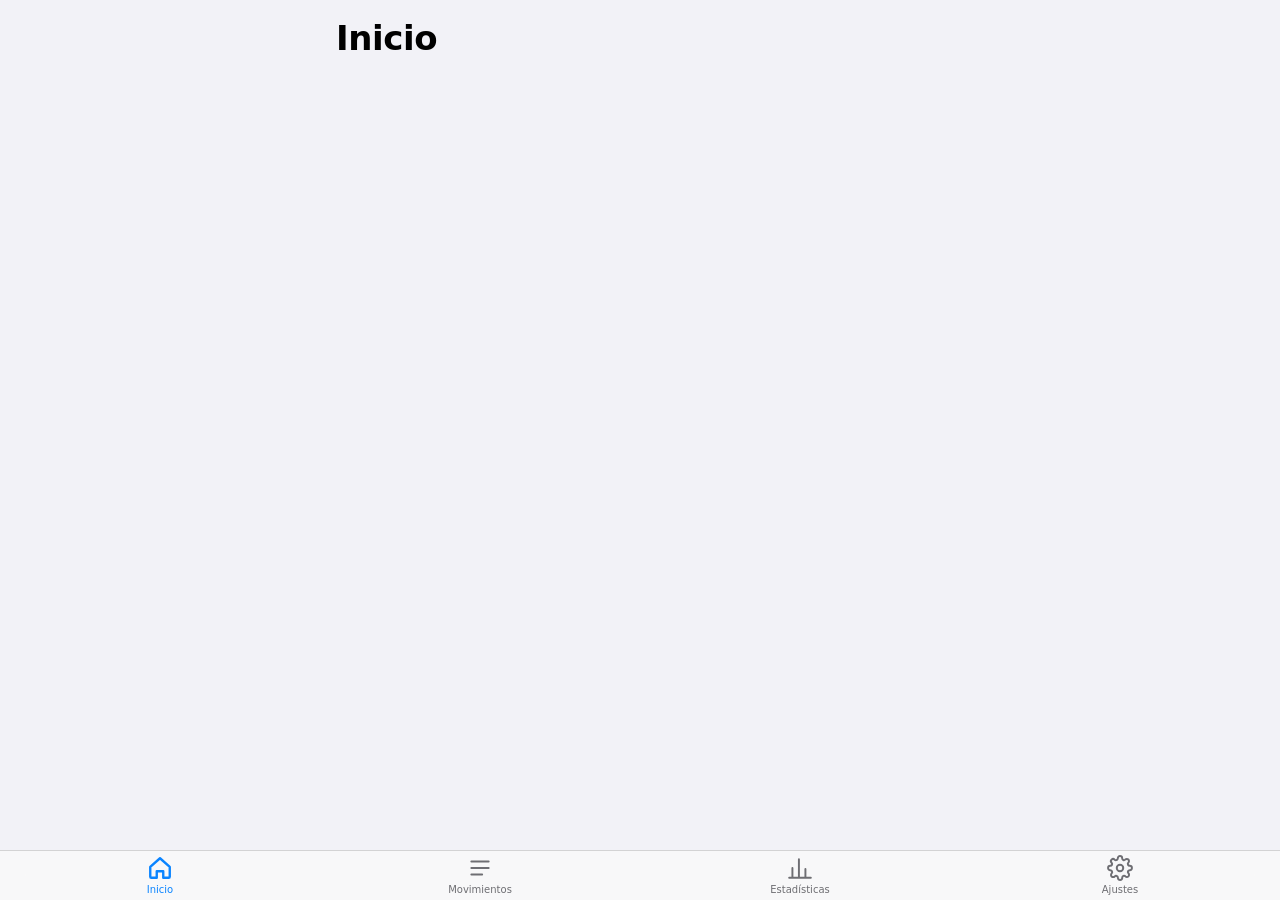
==== index.html @ bb684ca2 "feat: esqueleto de la app con tab bar, estilos iOS y helpers de UI Co-Authored-By: Claude Fable 5.1 " ====
<!doctype html>
<html lang="es">
<head>
<meta charset="utf-8">
<meta name="viewport" content="width=device-width, initial-scale=1, viewport-fit=cover, maximum-scale=1">
<title>Finanzas</title>
<meta name="theme-color" content="#f2f2f7" media="(prefers-color-scheme: light)">
<meta name="theme-color" content="#000000" media="(prefers-color-scheme: dark)">
<meta name="apple-mobile-web-app-capable" content="yes">
<meta name="apple-mobile-web-app-status-bar-style" content="default">
<meta name="apple-mobile-web-app-title" content="Finanzas">
<link rel="manifest" href="./manifest.webmanifest">
<link rel="apple-touch-icon" href="./icons/apple-touch-icon.png">
<link rel="stylesheet" href="./css/base.css">
<link rel="stylesheet" href="./css/components.css">
</head>
<body>
<main id="view"></main>
<nav class="tabbar" aria-label="Pestañas">
  <a href="#home" data-tab="home">
    <svg viewBox="0 0 24 24"><path d="M3 11l9-8 9 8v9a1 1 0 0 1-1 1h-5v-6H9v6H4a1 1 0 0 1-1-1z"/></svg>
    <span>Inicio</span>
  </a>
  <a href="#transactions" data-tab="transactions">
    <svg viewBox="0 0 24 24"><path d="M4 6h16M4 12h16M4 18h10"/></svg>
    <span>Movimientos</span>
  </a>
  <a href="#stats" data-tab="stats">
    <svg viewBox="0 0 24 24"><path d="M5 20V12M11 20V4M17 20v-7M2 21h20"/></svg>
    <span>Estadísticas</span>
  </a>
  <a href="#settings" data-tab="settings">
    <svg viewBox="0 0 24 24"><circle cx="12" cy="12" r="3"/><path d="M19.4 15a1.65 1.65 0 0 0 .33 1.82l.06.06a2 2 0 1 1-2.83 2.83l-.06-.06a1.65 1.65 0 0 0-1.82-.33 1.65 1.65 0 0 0-1 1.51V21a2 2 0 1 1-4 0v-.09A1.65 1.65 0 0 0 9 19.4a1.65 1.65 0 0 0-1.82.33l-.06.06a2 2 0 1 1-2.83-2.83l.06-.06A1.65 1.65 0 0 0 4.6 15a1.65 1.65 0 0 0-1.51-1H3a2 2 0 1 1 0-4h.09A1.65 1.65 0 0 0 4.6 9a1.65 1.65 0 0 0-.33-1.82l-.06-.06a2 2 0 1 1 2.83-2.83l.06.06A1.65 1.65 0 0 0 9 4.6a1.65 1.65 0 0 0 1-1.51V3a2 2 0 1 1 4 0v.09a1.65 1.65 0 0 0 1 1.51 1.65 1.65 0 0 0 1.82-.33l.06-.06a2 2 0 1 1 2.83 2.83l-.06.06A1.65 1.65 0 0 0 19.4 9a1.65 1.65 0 0 0 1.51 1H21a2 2 0 1 1 0 4h-.09a1.65 1.65 0 0 0-1.51 1z"/></svg>
    <span>Ajustes</span>
  </a>
</nav>
<script type="module" src="./js/app.js"></script>
</body>
</html>
---- css/base.css ----
:root {
  color-scheme: light dark;
  --bg: #f2f2f7;
  --card: #ffffff;
  --card-2: #f2f2f7;
  --text: #000000;
  --text-2: #6e6e73;
  --text-3: #aeaeb2;
  --sep: rgba(60, 60, 67, 0.2);
  --accent: #0a84ff;
  --red: #ff3b30;
  --green: #34c759;
  --orange: #ff9500;
  --tab-bg: rgba(249, 249, 249, 0.92);
  --overlay: rgba(0, 0, 0, 0.35);
  --radius: 16px;
  --radius-sm: 10px;
  --tab-h: 50px;
  --font: -apple-system, BlinkMacSystemFont, "SF Pro Text", "Segoe UI", system-ui, sans-serif;
}
@media (prefers-color-scheme: dark) {
  :root {
    --bg: #000000;
    --card: #1c1c1e;
    --card-2: #2c2c2e;
    --text: #ffffff;
    --text-2: #98989f;
    --text-3: #636366;
    --sep: rgba(84, 84, 88, 0.55);
    --tab-bg: rgba(22, 22, 23, 0.92);
    --overlay: rgba(0, 0, 0, 0.6);
  }
}

* { box-sizing: border-box; }
html, body { margin: 0; padding: 0; }
body {
  background: var(--bg);
  color: var(--text);
  font-family: var(--font);
  font-size: 17px;
  line-height: 1.3;
  -webkit-font-smoothing: antialiased;
  -webkit-tap-highlight-color: transparent;
  overscroll-behavior-y: none;
}
body.no-scroll { overflow: hidden; }
button, input, select { font: inherit; color: inherit; }
button { background: none; border: 0; padding: 0; cursor: pointer; }
a { color: inherit; text-decoration: none; }
h1, h2, h3 { margin: 0; }

#view {
  padding: calc(env(safe-area-inset-top) + 8px) 16px calc(var(--tab-h) + env(safe-area-inset-bottom) + 24px);
  max-width: 640px;
  margin: 0 auto;
  min-height: 100vh;
}

.page-header { padding: 8px 0 12px; }
.page-header h1 { font-size: 34px; font-weight: 700; letter-spacing: -0.4px; }
.section-title {
  font-size: 13px; font-weight: 600; text-transform: uppercase; letter-spacing: 0.4px;
  color: var(--text-2); margin: 20px 4px 8px;
}
.muted { color: var(--text-2); }
.small { font-size: 13px; }
.pos { color: var(--green); }
.neg { color: var(--red); }
.bold { font-weight: 600; }
.num { font-variant-numeric: tabular-nums; }
---- css/components.css ----
/* Cards and lists */
.card { background: var(--card); border-radius: var(--radius); padding: 14px 16px; margin-bottom: 12px; }
.card-title { font-size: 15px; font-weight: 600; color: var(--text-2); margin-bottom: 10px; }
.list { padding: 0; overflow: hidden; }
.row { display: flex; align-items: center; gap: 12px; padding: 12px 16px; min-height: 60px; background: var(--card); position: relative; }
.row + .row::before, .swipe + .swipe .row::before {
  content: ""; position: absolute; left: 64px; right: 0; top: 0; height: 1px; background: var(--sep);
}
.row-main { flex: 1; min-width: 0; }
.row-title { font-size: 17px; white-space: nowrap; overflow: hidden; text-overflow: ellipsis; }
.row-sub { font-size: 13px; color: var(--text-2); white-space: nowrap; overflow: hidden; text-overflow: ellipsis; }
.row-amount { font-variant-numeric: tabular-nums; font-weight: 500; white-space: nowrap; }
.row.tappable:active { background: var(--card-2); }
.chevron { color: var(--text-3); font-size: 20px; }
.badge { display: inline-block; font-size: 11px; font-weight: 600; padding: 1px 6px; border-radius: 6px; background: var(--card-2); color: var(--text-2); margin-left: 6px; vertical-align: middle; }
.bubble { display: inline-flex; align-items: center; justify-content: center; border-radius: 50%; color: #fff; flex: none; line-height: 1; }
.group-header { font-size: 13px; font-weight: 600; color: var(--text-2); margin: 16px 4px 6px; }
.empty { text-align: center; color: var(--text-2); padding: 40px 16px; }

/* Hero */
.hero { text-align: center; padding: 8px 0 20px; }
.hero-label { font-size: 15px; color: var(--text-2); }
.hero-value { font-size: 40px; font-weight: 700; letter-spacing: -0.8px; font-variant-numeric: tabular-nums; }

/* Rings */
.rings-row { display: flex; justify-content: space-around; gap: 8px; }
.ring-stat { text-align: center; flex: 1; }
.ring-value { font-size: 14px; font-weight: 600; margin-top: 6px; font-variant-numeric: tabular-nums; }
.ring-label { font-size: 12px; color: var(--text-2); }
.ring circle { transition: stroke-dasharray 0.6s ease; }

/* Month picker */
.month-picker { display: flex; align-items: center; justify-content: space-between; margin: 4px 0 12px; }
.month-label { font-size: 17px; font-weight: 600; }
.btn-icon { width: 40px; height: 40px; border-radius: 50%; background: var(--card); color: var(--accent); font-size: 24px; display: inline-flex; align-items: center; justify-content: center; }

/* Buttons */
.btn-text { color: var(--accent); font-size: 17px; padding: 8px 4px; }
.btn-primary { display: block; width: 100%; padding: 14px; border-radius: var(--radius-sm); background: var(--accent); color: #fff; font-weight: 600; text-align: center; }
.btn-secondary { display: block; width: 100%; padding: 14px; border-radius: var(--radius-sm); background: var(--card); color: var(--accent); font-weight: 600; text-align: center; }
.btn-danger { display: block; width: 100%; padding: 14px; border-radius: var(--radius-sm); background: var(--card); color: var(--red); font-weight: 600; text-align: center; margin-top: 20px; }
.btn-row { display: flex; gap: 10px; margin-top: 10px; }
.btn-row > * { flex: 1; }

/* FAB */
.fab {
  position: fixed; right: 20px; bottom: calc(var(--tab-h) + env(safe-area-inset-bottom) + 16px);
  width: 56px; height: 56px; border-radius: 50%; background: var(--accent); color: #fff;
  font-size: 32px; line-height: 1; display: flex; align-items: center; justify-content: center;
  box-shadow: 0 6px 16px rgba(10, 132, 255, 0.4); z-index: 20;
}
.fab:active { transform: scale(0.94); }

/* Tab bar */
.tabbar {
  position: fixed; left: 0; right: 0; bottom: 0; z-index: 30;
  display: flex; justify-content: space-around;
  height: calc(var(--tab-h) + env(safe-area-inset-bottom));
  padding-bottom: env(safe-area-inset-bottom);
  background: var(--tab-bg); backdrop-filter: blur(20px); -webkit-backdrop-filter: blur(20px);
  border-top: 1px solid var(--sep);
}
.tabbar a { flex: 1; display: flex; flex-direction: column; align-items: center; justify-content: center; gap: 2px; font-size: 10px; color: var(--text-2); }
.tabbar a.active { color: var(--accent); }
.tabbar svg { width: 26px; height: 26px; fill: none; stroke: currentColor; stroke-width: 1.8; stroke-linecap: round; stroke-linejoin: round; }
.tabbar a.active svg { stroke-width: 2.2; }

/* Segmented control */
.segmented { display: flex; background: var(--card-2); border-radius: 9px; padding: 2px; margin-bottom: 16px; }
.segmented button { flex: 1; padding: 7px 0; border-radius: 7px; font-size: 14px; font-weight: 500; color: var(--text); }
.segmented button.active { background: var(--card); box-shadow: 0 1px 3px rgba(0,0,0,0.15); font-weight: 600; }
@media (prefers-color-scheme: dark) { .segmented button.active { background: #636366; } }

/* Forms */
.field { display: flex; align-items: center; justify-content: space-between; gap: 12px; padding: 12px 0; border-bottom: 1px solid var(--sep); }
.field:last-of-type { border-bottom: 0; }
.field-label { font-size: 16px; flex: none; }
.field-label.block { display: block; margin: 12px 0 8px; color: var(--text-2); font-size: 13px; font-weight: 600; text-transform: uppercase; }
.input { flex: 1; min-width: 0; text-align: right; background: transparent; border: 0; padding: 4px 0; font-size: 16px; -webkit-appearance: none; appearance: none; outline: none; }
.input.left { text-align: left; }
select.input { direction: rtl; }
select.input option { direction: ltr; }
.amount-wrap { display: flex; align-items: baseline; justify-content: center; gap: 6px; padding: 8px 0 16px; }
.amount-input { font-size: 44px; font-weight: 700; width: 60%; text-align: right; background: transparent; border: 0; outline: none; font-variant-numeric: tabular-nums; }
.amount-cur { font-size: 28px; color: var(--text-2); }
.chip-grid { display: grid; grid-template-columns: repeat(4, 1fr); gap: 10px; margin-bottom: 8px; }
.chip { display: flex; flex-direction: column; align-items: center; gap: 4px; font-size: 11px; color: var(--text-2); padding: 4px 0; border-radius: 12px; }
.chip.active { color: var(--text); background: var(--card-2); }
.chip.active .bubble { box-shadow: 0 0 0 3px var(--card), 0 0 0 5px var(--accent); }
.color-row { display: flex; flex-wrap: wrap; gap: 8px; justify-content: flex-end; }
.color-dot { width: 26px; height: 26px; border-radius: 50%; }
.color-dot.active { box-shadow: 0 0 0 2px var(--card), 0 0 0 4px var(--accent); }
.switch { width: 51px; height: 31px; border-radius: 16px; background: var(--text-3); position: relative; flex: none; transition: background 0.2s; }
.switch::after { content: ""; position: absolute; top: 2px; left: 2px; width: 27px; height: 27px; border-radius: 50%; background: #fff; transition: transform 0.2s; box-shadow: 0 2px 4px rgba(0,0,0,0.2); }
.switch.on { background: var(--green); }
.switch.on::after { transform: translateX(20px); }

/* Sheet */
.sheet-overlay { position: fixed; inset: 0; background: var(--overlay); z-index: 40; opacity: 0; transition: opacity 0.25s; display: flex; align-items: flex-end; justify-content: center; }
.sheet-overlay.open { opacity: 1; }
.sheet { width: 100%; max-width: 640px; max-height: 92vh; background: var(--card); border-radius: 20px 20px 0 0; padding: 6px 16px calc(env(safe-area-inset-bottom) + 16px); transform: translateY(100%); transition: transform 0.3s cubic-bezier(0.2, 0.8, 0.2, 1); display: flex; flex-direction: column; }
.sheet-overlay.open .sheet { transform: translateY(0); }
.sheet-handle { width: 36px; height: 5px; border-radius: 3px; background: var(--text-3); margin: 4px auto 8px; }
.sheet-header { display: flex; align-items: center; justify-content: space-between; margin-bottom: 8px; }
.sheet-title { font-weight: 600; }
.sheet-body { overflow-y: auto; -webkit-overflow-scrolling: touch; flex: 1; }

/* Toast */
.toast { position: fixed; left: 50%; bottom: calc(var(--tab-h) + env(safe-area-inset-bottom) + 24px); transform: translate(-50%, 20px); background: var(--text); color: var(--bg); padding: 10px 18px; border-radius: 20px; font-size: 14px; opacity: 0; transition: all 0.25s; z-index: 50; max-width: 90%; text-align: center; }
.toast.show { opacity: 1; transform: translate(-50%, 0); }

/* Swipe rows */
.swipe { position: relative; overflow: hidden; background: var(--red); }
.swipe-delete { position: absolute; right: 0; top: 0; bottom: 0; width: 88px; color: #fff; font-weight: 600; }
.swipe-content { position: relative; transition: transform 0.2s; }

/* Charts */
.chart-wrap { width: 100%; }
.chart-wrap svg { width: 100%; height: auto; display: block; }
.donut { max-width: 240px; margin: 0 auto; }
.donut-center { font-size: 22px; font-weight: 700; fill: var(--text); }
.donut-sub { font-size: 12px; fill: var(--text-2); }
.donut-slice { cursor: pointer; transition: opacity 0.2s; }
.axis-label { font-size: 10px; fill: var(--text-2); }
.point-label { font-size: 11px; font-weight: 600; fill: var(--text); }
.legend { margin-top: 12px; }
.legend-row { display: flex; align-items: center; gap: 10px; padding: 8px 0; border-bottom: 1px solid var(--sep); cursor: pointer; }
.legend-row:last-child { border-bottom: 0; }
.legend-row.dim { opacity: 0.4; }
.legend-dot { width: 12px; height: 12px; border-radius: 50%; flex: none; }
.legend-name { flex: 1; }
.legend-pct { color: var(--text-2); font-size: 13px; width: 44px; text-align: right; }
.legend-inline { display: flex; gap: 14px; font-size: 12px; color: var(--text-2); margin-top: 8px; flex-wrap: wrap; }
.legend-inline span::before { content: ""; display: inline-block; width: 10px; height: 10px; border-radius: 3px; margin-right: 5px; background: var(--dot); vertical-align: middle; }
.stat-grid { display: grid; grid-template-columns: repeat(3, 1fr); gap: 8px; margin-top: 10px; text-align: center; }
.stat-grid .v { font-weight: 600; font-variant-numeric: tabular-nums; font-size: 14px; }
.stat-grid .l { font-size: 12px; color: var(--text-2); }

/* Settings */
.settings-back { display: inline-flex; align-items: center; gap: 4px; color: var(--accent); font-size: 17px; margin-bottom: 8px; }
.warning { background: rgba(255, 149, 0, 0.15); color: var(--orange); border-radius: var(--radius); padding: 12px 16px; margin-bottom: 12px; font-size: 14px; }
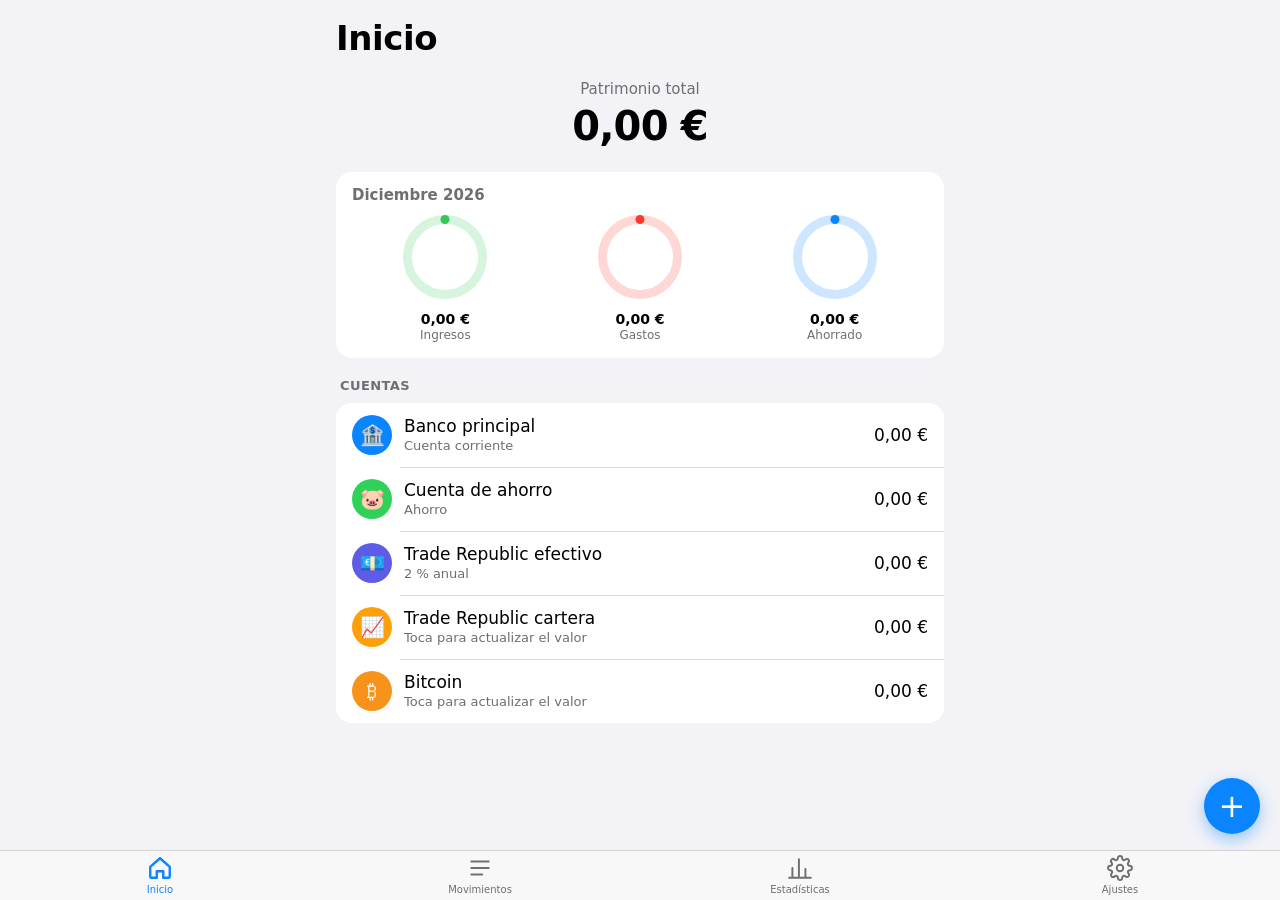
==== commit cd4d32ef: "fix: deslizar para borrar, hoja y avisos swipeRow ahora ata el guardián de clics a content (no a wra" ====
--- a/index.html
+++ b/index.html
@@ -2,7 +2,7 @@
 <html lang="es">
 <head>
 <meta charset="utf-8">
-<meta name="viewport" content="width=device-width, initial-scale=1, viewport-fit=cover, maximum-scale=1">
+<meta name="viewport" content="width=device-width, initial-scale=1, viewport-fit=cover">
 <title>Finanzas</title>
 <meta name="theme-color" content="#f2f2f7" media="(prefers-color-scheme: light)">
 <meta name="theme-color" content="#000000" media="(prefers-color-scheme: dark)">
